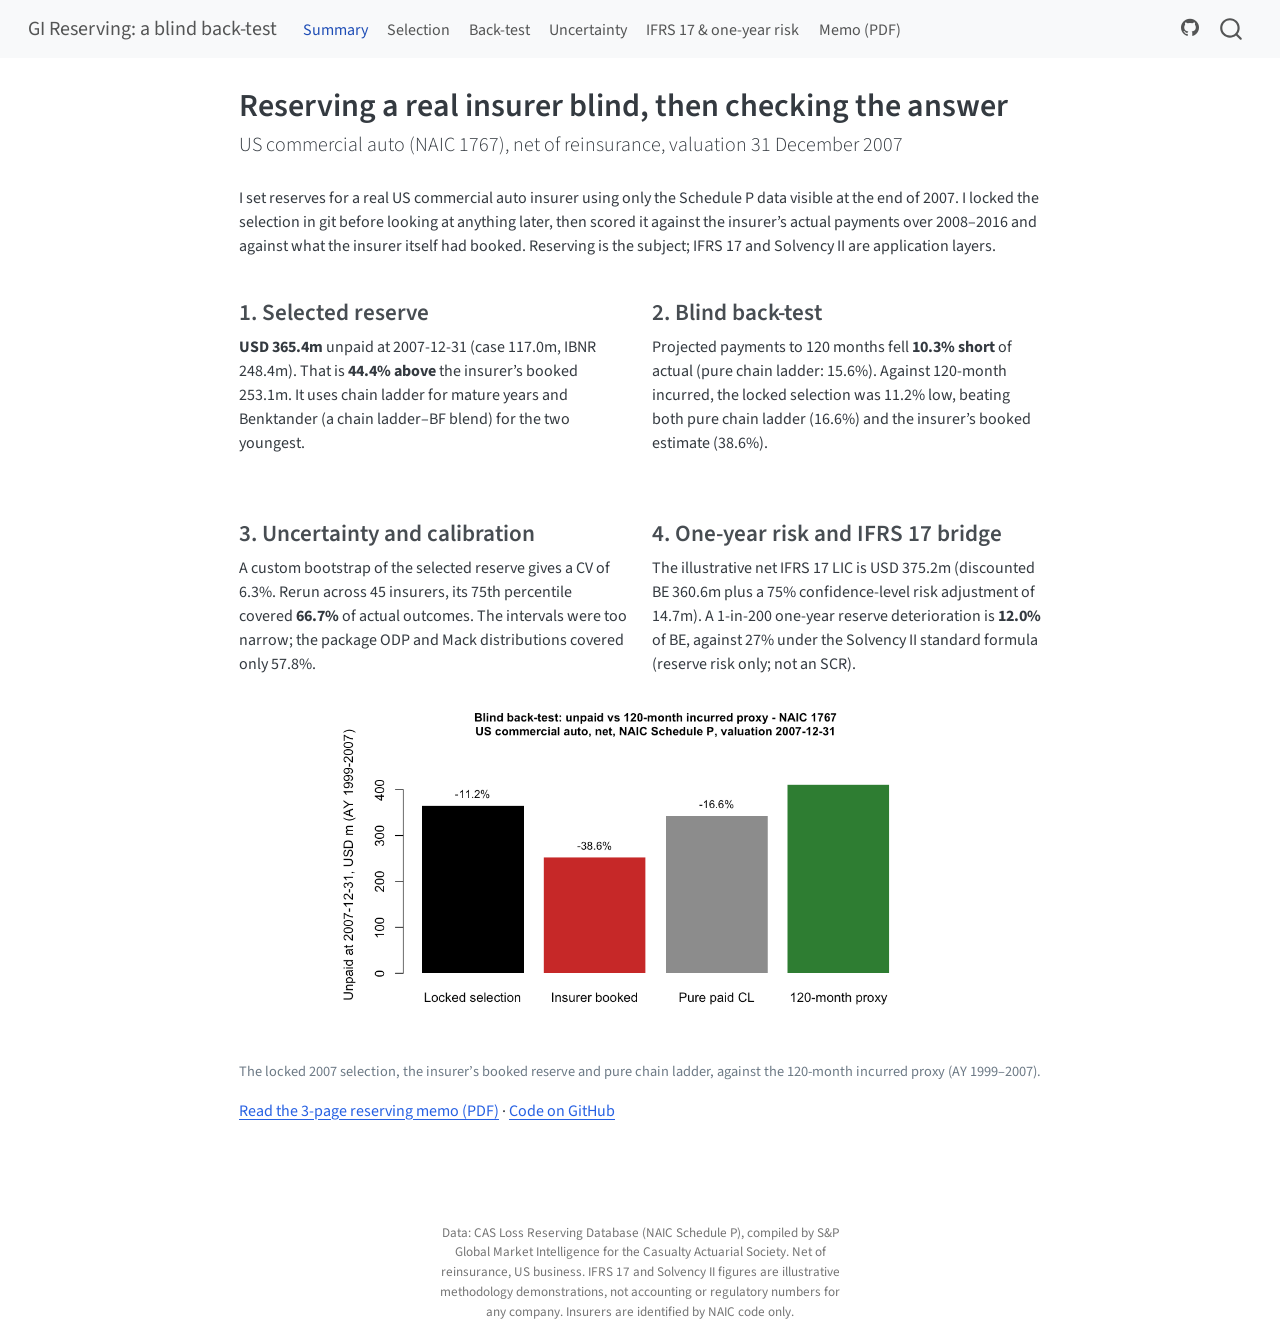
==== docs/index.html @ c5c4262f "M9: Outputs Memo (3 pages), README and Quarto site (docs/) generated from outputs/cv_numbers.json; M" ====
<!DOCTYPE html>
<html xmlns="http://www.w3.org/1999/xhtml" lang="en" xml:lang="en"><head>

<meta charset="utf-8">
<meta name="generator" content="quarto-1.10.18">

<meta name="viewport" content="width=device-width, initial-scale=1.0, user-scalable=yes">


<title>Reserving a real insurer blind, then checking the answer – GI Reserving: a blind back-test</title>
<style>
/* Default styles provided by pandoc.
** See https://pandoc.org/MANUAL.html#variables-for-html for config info.
*/
span.smallcaps{font-variant: small-caps;}
div.columns{display: flex; gap: 1.5em;}
div.column{flex: auto;}
@media screen {
div.columns{gap: min(4vw, 1.5em);}
div.column{overflow-x: auto;}
}
div.hanging-indent{margin-left: 1.5em; text-indent: -1.5em;}
ul.task-list{list-style: none;}
ul.task-list li input[type="checkbox"] {
  width: 0.8em;
  margin: 0 0.8em 0.2em -1em; /* quarto-specific, see https://github.com/quarto-dev/quarto-cli/issues/4556 */ 
  vertical-align: middle;
}
</style>


<script src="site_libs/quarto-nav/quarto-nav.js"></script>
<script src="site_libs/quarto-nav/headroom.min.js"></script>
<script src="site_libs/clipboard/clipboard.min.js"></script>
<script src="site_libs/quarto-search/autocomplete.umd.js"></script>
<script src="site_libs/quarto-search/fuse.min.js"></script>
<script src="site_libs/quarto-search/quarto-search.js"></script>
<meta name="quarto:offset" content="./">
<script src="site_libs/quarto-html/quarto.js" type="module"></script>
<script src="site_libs/quarto-html/tabsets/tabsets.js" type="module"></script>
<script src="site_libs/quarto-html/popper.min.js"></script>
<script src="site_libs/quarto-html/tippy.umd.min.js"></script>
<script src="site_libs/quarto-html/anchor.min.js"></script>
<link href="site_libs/quarto-html/tippy.css" rel="stylesheet">
<link href="site_libs/quarto-html/quarto-syntax-highlighting-64a204ab8560d761af7679ceaba22944.css" rel="stylesheet" id="quarto-text-highlighting-styles">
<script src="site_libs/bootstrap/bootstrap.min.js"></script>
<link href="site_libs/bootstrap/bootstrap-icons.css" rel="stylesheet">
<link href="site_libs/bootstrap/bootstrap-e6900c3bd54be39f9305c74bfec71a87.min.css" rel="stylesheet" append-hash="true" id="quarto-bootstrap" data-mode="light">
<script id="quarto-search-options" type="application/json">{
  "location": "navbar",
  "copy-button": false,
  "collapse-after": 3,
  "panel-placement": "end",
  "type": "overlay",
  "limit": 50,
  "keyboard-shortcut": [
    "f",
    "/",
    "s"
  ],
  "show-item-context": false,
  "language": {
    "search-no-results-text": "No results",
    "search-matching-documents-text": "matching documents",
    "search-copy-link-title": "Copy link to search",
    "search-hide-matches-text": "Hide additional matches",
    "search-more-match-text": "more match in this document",
    "search-more-matches-text": "more matches in this document",
    "search-clear-button-title": "Clear",
    "search-text-placeholder": "",
    "search-detached-cancel-button-title": "Cancel",
    "search-submit-button-title": "Submit",
    "search-label": "Search"
  }
}</script>


</head>

<body class="nav-fixed fullcontent quarto-light">

<div id="quarto-search-results"></div>
  <header id="quarto-header" class="headroom fixed-top">
    <nav class="navbar navbar-expand-lg " data-bs-theme="dark">
      <div class="navbar-container container-fluid">
      <div class="navbar-brand-container mx-auto">
    <a class="navbar-brand" href="./index.html">
    <span class="navbar-title">GI Reserving: a blind back-test</span>
    </a>
  </div>
            <div id="quarto-search" class="" title="Search"></div>
          <button class="navbar-toggler" type="button" data-bs-toggle="collapse" data-bs-target="#navbarCollapse" aria-controls="navbarCollapse" role="menu" aria-expanded="false" aria-label="Toggle navigation" onclick="if (window.quartoToggleHeadroom) { window.quartoToggleHeadroom(); }">
  <span class="navbar-toggler-icon"></span>
</button>
          <div class="collapse navbar-collapse" id="navbarCollapse">
            <ul class="navbar-nav navbar-nav-scroll me-auto">
  <li class="nav-item">
    <a class="nav-link active" href="./index.html" aria-current="page"> 
<span class="menu-text">Summary</span></a>
  </li>  
  <li class="nav-item">
    <a class="nav-link" href="./selection.html"> 
<span class="menu-text">Selection</span></a>
  </li>  
  <li class="nav-item">
    <a class="nav-link" href="./backtest.html"> 
<span class="menu-text">Back-test</span></a>
  </li>  
  <li class="nav-item">
    <a class="nav-link" href="./uncertainty.html"> 
<span class="menu-text">Uncertainty</span></a>
  </li>  
  <li class="nav-item">
    <a class="nav-link" href="./application.html"> 
<span class="menu-text">IFRS 17 &amp; one-year risk</span></a>
  </li>  
  <li class="nav-item">
    <a class="nav-link" href="./assets/reserving_memo.pdf"> 
<span class="menu-text">Memo (PDF)</span></a>
  </li>  
</ul>
            <ul class="navbar-nav navbar-nav-scroll ms-auto">
  <li class="nav-item compact">
    <a class="nav-link" href="https://github.com/pnlync/reserving"> <i class="bi bi-github" role="img">
</i> 
<span class="menu-text"></span></a>
  </li>  
</ul>
          </div> <!-- /navcollapse -->
            <div class="quarto-navbar-tools">
</div>
      </div> <!-- /container-fluid -->
    </nav>
</header>
<!-- content -->
<div id="quarto-content" class="quarto-container page-columns page-rows-contents page-layout-article page-navbar">
<!-- sidebar -->
<!-- margin-sidebar -->
    
<!-- main -->
<main class="content" id="quarto-document-content">

<header id="title-block-header" class="quarto-title-block default">
<div class="quarto-title">
<h1 class="title">Reserving a real insurer blind, then checking the answer</h1>
<p class="subtitle lead">US commercial auto (NAIC 1767), net of reinsurance, valuation 31 December 2007</p>
</div>



<div class="quarto-title-meta">

    
  
    
  </div>
  


</header>


<p>I set reserves for a real US commercial auto insurer using only the Schedule P data visible at the end of 2007. I locked the selection in git before looking at anything later, then scored it against the insurer’s actual payments over 2008–2016 and against what the insurer itself had booked. Reserving is the subject; IFRS 17 and Solvency II are application layers.</p>
<div class="grid">
<section id="selected-reserve" class="level3 g-col-12 g-col-md-6">
<h3 class="anchored" data-anchor-id="selected-reserve">1. Selected reserve</h3>
<p><strong>USD 365.4m</strong> unpaid at 2007-12-31 (case 117.0m, IBNR 248.4m). That is <strong>44.4% above</strong> the insurer’s booked 253.1m. It uses chain ladder for mature years and Benktander (a chain ladder–BF blend) for the two youngest.</p>
</section>
<section id="blind-back-test" class="level3 g-col-12 g-col-md-6">
<h3 class="anchored" data-anchor-id="blind-back-test">2. Blind back-test</h3>
<p>Projected payments to 120 months fell <strong>10.3% short</strong> of actual (pure chain ladder: 15.6%). Against 120-month incurred, the locked selection was 11.2% low, beating both pure chain ladder (16.6%) and the insurer’s booked estimate (38.6%).</p>
</section>
<section id="uncertainty-and-calibration" class="level3 g-col-12 g-col-md-6">
<h3 class="anchored" data-anchor-id="uncertainty-and-calibration">3. Uncertainty and calibration</h3>
<p>A custom bootstrap of the selected reserve gives a CV of 6.3%. Rerun across 45 insurers, its 75th percentile covered <strong>66.7%</strong> of actual outcomes. The intervals were too narrow; the package ODP and Mack distributions covered only 57.8%.</p>
</section>
<section id="one-year-risk-and-ifrs-17-bridge" class="level3 g-col-12 g-col-md-6">
<h3 class="anchored" data-anchor-id="one-year-risk-and-ifrs-17-bridge">4. One-year risk and IFRS 17 bridge</h3>
<p>The illustrative net IFRS 17 LIC is USD 375.2m (discounted BE 360.6m plus a 75% confidence-level risk adjustment of 14.7m). A 1-in-200 one-year reserve deterioration is <strong>12.0%</strong> of BE, against 27% under the Solvency II standard formula (reserve risk only; not an SCR).</p>
</section>
</div>
<div class="cell">
<div class="cell-output-display">
<div class="quarto-figure quarto-figure-center">
<figure class="figure">
<p><img src="assets/m5_three_way.png" class="img-fluid figure-img" style="width:75.0%"></p>
<figcaption>The locked 2007 selection, the insurer’s booked reserve and pure chain ladder, against the 120-month incurred proxy (AY 1999–2007).</figcaption>
</figure>
</div>
</div>
</div>
<p><a href="assets/reserving_memo.pdf">Read the 3-page reserving memo (PDF)</a> · <a href="https://github.com/pnlync/reserving">Code on GitHub</a></p>



</main> <!-- /main -->
<script id="quarto-html-after-body" type="application/javascript">
  window.document.addEventListener("DOMContentLoaded", function (event) {
    const icon = "";
    const anchorJS = new window.AnchorJS();
    anchorJS.options = {
      placement: 'right',
      icon: icon
    };
    anchorJS.add('.anchored');
    const isCodeAnnotation = (el) => {
      for (const clz of el.classList) {
        if (clz.startsWith('code-annotation-')) {                     
          return true;
        }
      }
      return false;
    }
    const onCopySuccess = function(e) {
      // button target
      const button = e.trigger;
      // don't keep focus
      button.blur();
      // flash "checked"
      button.classList.add('code-copy-button-checked');
      var currentTitle = button.getAttribute("title");
      button.setAttribute("title", "Copied!");
      let tooltip;
      if (window.bootstrap) {
        button.setAttribute("data-bs-toggle", "tooltip");
        button.setAttribute("data-bs-placement", "left");
        button.setAttribute("data-bs-title", "Copied!");
        tooltip = new bootstrap.Tooltip(button, 
          { trigger: "manual", 
            customClass: "code-copy-button-tooltip",
            offset: [0, -8]});
        tooltip.show();    
      }
      setTimeout(function() {
        if (tooltip) {
          tooltip.hide();
          button.removeAttribute("data-bs-title");
          button.removeAttribute("data-bs-toggle");
          button.removeAttribute("data-bs-placement");
        }
        button.setAttribute("title", currentTitle);
        button.classList.remove('code-copy-button-checked');
      }, 1000);
      // clear code selection
      e.clearSelection();
    }
    const getTextToCopy = function(trigger) {
      const outerScaffold = trigger.parentElement.cloneNode(true);
      const codeEl = outerScaffold.querySelector('code');
      for (const childEl of codeEl.children) {
        if (isCodeAnnotation(childEl)) {
          childEl.remove();
        }
      }
      return codeEl.innerText;
    }
    const clipboard = new window.ClipboardJS('.code-copy-button:not([data-in-quarto-modal])', {
      text: getTextToCopy
    });
    clipboard.on('success', onCopySuccess);
    if (window.document.getElementById('quarto-embedded-source-code-modal')) {
      const clipboardModal = new window.ClipboardJS('.code-copy-button[data-in-quarto-modal]', {
        text: getTextToCopy,
        container: window.document.getElementById('quarto-embedded-source-code-modal')
      });
      clipboardModal.on('success', onCopySuccess);
    }
      var localhostRegex = new RegExp(/^(?:http|https):\/\/localhost\:?[0-9]*\//);
      var mailtoRegex = new RegExp(/^mailto:/);
        var filterRegex = new RegExp('/' + window.location.host + '/');
      var isInternal = (href) => {
          return filterRegex.test(href) || localhostRegex.test(href) || mailtoRegex.test(href);
      }
      // Inspect non-navigation links and adorn them if external
     var links = window.document.querySelectorAll('a[href]:not(.nav-link):not(.navbar-brand):not(.toc-action):not(.sidebar-link):not(.sidebar-item-toggle):not(.pagination-link):not(.no-external):not([aria-hidden]):not(.dropdown-item):not(.quarto-navigation-tool):not(.about-link)');
      for (var i=0; i<links.length; i++) {
        const link = links[i];
        if (!isInternal(link.href)) {
          // undo the damage that might have been done by quarto-nav.js in the case of
          // links that we want to consider external
          if (link.dataset.originalHref !== undefined) {
            link.href = link.dataset.originalHref;
          }
        }
      }
    function tippyHover(el, contentFn, onTriggerFn, onUntriggerFn) {
      const config = {
        allowHTML: true,
        maxWidth: 500,
        delay: 100,
        arrow: false,
        appendTo: function(el) {
            return el.parentElement;
        },
        interactive: true,
        interactiveBorder: 10,
        theme: 'quarto',
        placement: 'bottom-start',
      };
      if (contentFn) {
        config.content = contentFn;
      }
      if (onTriggerFn) {
        config.onTrigger = onTriggerFn;
      }
      if (onUntriggerFn) {
        config.onUntrigger = onUntriggerFn;
      }
      window.tippy(el, config); 
    }
    const noterefs = window.document.querySelectorAll('a[role="doc-noteref"]');
    for (var i=0; i<noterefs.length; i++) {
      const ref = noterefs[i];
      tippyHover(ref, function() {
        // use id or data attribute instead here
        let href = ref.getAttribute('data-footnote-href') || ref.getAttribute('href');
        try { href = new URL(href).hash; } catch {}
        const id = href.replace(/^#\/?/, "");
        const note = window.document.getElementById(id);
        if (note) {
          return note.innerHTML;
        } else {
          return "";
        }
      });
    }
    const xrefs = window.document.querySelectorAll('a.quarto-xref');
    const processXRef = (id, note) => {
      // Strip column container classes
      const stripColumnClz = (el) => {
        el.classList.remove("page-full", "page-columns");
        if (el.children) {
          for (const child of el.children) {
            stripColumnClz(child);
          }
        }
      }
      stripColumnClz(note)
      if (id === null || id.startsWith('sec-')) {
        // Special case sections, only their first couple elements
        const container = document.createElement("div");
        if (note.children && note.children.length > 2) {
          container.appendChild(note.children[0].cloneNode(true));
          for (let i = 1; i < note.children.length; i++) {
            const child = note.children[i];
            if (child.tagName === "P" && child.innerText === "") {
              continue;
            } else {
              container.appendChild(child.cloneNode(true));
              break;
            }
          }
          if (window.Quarto?.typesetMath) {
            window.Quarto.typesetMath(container);
          }
          return container.innerHTML
        } else {
          if (window.Quarto?.typesetMath) {
            window.Quarto.typesetMath(note);
          }
          return note.innerHTML;
        }
      } else {
        // Remove any anchor links if they are present
        const anchorLink = note.querySelector('a.anchorjs-link');
        if (anchorLink) {
          anchorLink.remove();
        }
        if (window.Quarto?.typesetMath) {
          window.Quarto.typesetMath(note);
        }
        if (note.classList.contains("callout")) {
          return note.outerHTML;
        } else {
          return note.innerHTML;
        }
      }
    }
    for (var i=0; i<xrefs.length; i++) {
      const xref = xrefs[i];
      tippyHover(xref, undefined, function(instance) {
        instance.disable();
        let url = xref.getAttribute('href');
        let hash = undefined; 
        if (url.startsWith('#')) {
          hash = url;
        } else {
          try { hash = new URL(url).hash; } catch {}
        }
        if (hash) {
          const id = hash.replace(/^#\/?/, "");
          const note = window.document.getElementById(id);
          if (note !== null) {
            try {
              const html = processXRef(id, note.cloneNode(true));
              instance.setContent(html);
            } finally {
              instance.enable();
              instance.show();
            }
          } else {
            // See if we can fetch this
            fetch(url.split('#')[0])
            .then(res => res.text())
            .then(html => {
              const parser = new DOMParser();
              const htmlDoc = parser.parseFromString(html, "text/html");
              const note = htmlDoc.getElementById(id);
              if (note !== null) {
                const html = processXRef(id, note);
                instance.setContent(html);
              } 
            }).finally(() => {
              instance.enable();
              instance.show();
            });
          }
        } else {
          // See if we can fetch a full url (with no hash to target)
          // This is a special case and we should probably do some content thinning / targeting
          fetch(url)
          .then(res => res.text())
          .then(html => {
            const parser = new DOMParser();
            const htmlDoc = parser.parseFromString(html, "text/html");
            const note = htmlDoc.querySelector('main.content');
            if (note !== null) {
              // This should only happen for chapter cross references
              // (since there is no id in the URL)
              // remove the first header
              if (note.children.length > 0 && note.children[0].tagName === "HEADER") {
                note.children[0].remove();
              }
              const html = processXRef(null, note);
              instance.setContent(html);
            } 
          }).finally(() => {
            instance.enable();
            instance.show();
          });
        }
      }, function(instance) {
      });
    }
        let selectedAnnoteEl;
        const selectorForAnnotation = ( cell, annotation) => {
          let cellAttr = 'data-code-cell="' + cell + '"';
          let lineAttr = 'data-code-annotation="' +  annotation + '"';
          const selector = 'span[' + cellAttr + '][' + lineAttr + ']';
          return selector;
        }
        const selectCodeLines = (annoteEl) => {
          const doc = window.document;
          const targetCell = annoteEl.getAttribute("data-target-cell");
          const targetAnnotation = annoteEl.getAttribute("data-target-annotation");
          const annoteSpan = window.document.querySelector(selectorForAnnotation(targetCell, targetAnnotation));
          const lines = annoteSpan.getAttribute("data-code-lines").split(",");
          const lineIds = lines.map((line) => {
            return targetCell + "-" + line;
          })
          let top = null;
          let height = null;
          let parent = null;
          if (lineIds.length > 0) {
              //compute the position of the single el (top and bottom and make a div)
              const el = window.document.getElementById(lineIds[0]);
              top = el.offsetTop;
              height = el.offsetHeight;
              parent = el.parentElement.parentElement;
            if (lineIds.length > 1) {
              const lastEl = window.document.getElementById(lineIds[lineIds.length - 1]);
              const bottom = lastEl.offsetTop + lastEl.offsetHeight;
              height = bottom - top;
            }
            if (top !== null && height !== null && parent !== null) {
              // cook up a div (if necessary) and position it 
              let div = window.document.getElementById("code-annotation-line-highlight");
              if (div === null) {
                div = window.document.createElement("div");
                div.setAttribute("id", "code-annotation-line-highlight");
                div.style.position = 'absolute';
                parent.appendChild(div);
              }
              div.style.top = top - 2 + "px";
              div.style.height = height + 4 + "px";
              div.style.left = 0;
              let gutterDiv = window.document.getElementById("code-annotation-line-highlight-gutter");
              if (gutterDiv === null) {
                gutterDiv = window.document.createElement("div");
                gutterDiv.setAttribute("id", "code-annotation-line-highlight-gutter");
                gutterDiv.style.position = 'absolute';
                const codeCell = window.document.getElementById(targetCell);
                const gutter = codeCell.querySelector('.code-annotation-gutter');
                gutter.appendChild(gutterDiv);
              }
              gutterDiv.style.top = top - 2 + "px";
              gutterDiv.style.height = height + 4 + "px";
            }
            selectedAnnoteEl = annoteEl;
          }
        };
        const unselectCodeLines = () => {
          const elementsIds = ["code-annotation-line-highlight", "code-annotation-line-highlight-gutter"];
          elementsIds.forEach((elId) => {
            const div = window.document.getElementById(elId);
            if (div) {
              div.remove();
            }
          });
          selectedAnnoteEl = undefined;
        };
          // Handle positioning of the toggle
      window.addEventListener(
        "resize",
        throttle(() => {
          elRect = undefined;
          if (selectedAnnoteEl) {
            selectCodeLines(selectedAnnoteEl);
          }
        }, 10)
      );
      function throttle(fn, ms) {
      let throttle = false;
      let timer;
        return (...args) => {
          if(!throttle) { // first call gets through
              fn.apply(this, args);
              throttle = true;
          } else { // all the others get throttled
              if(timer) clearTimeout(timer); // cancel #2
              timer = setTimeout(() => {
                fn.apply(this, args);
                timer = throttle = false;
              }, ms);
          }
        };
      }
        // Attach click handler to the DT
        const annoteDls = window.document.querySelectorAll('dt[data-target-cell]');
        for (const annoteDlNode of annoteDls) {
          annoteDlNode.addEventListener('click', (event) => {
            const clickedEl = event.target;
            if (clickedEl !== selectedAnnoteEl) {
              unselectCodeLines();
              const activeEl = window.document.querySelector('dt[data-target-cell].code-annotation-active');
              if (activeEl) {
                activeEl.classList.remove('code-annotation-active');
              }
              selectCodeLines(clickedEl);
              clickedEl.classList.add('code-annotation-active');
            } else {
              // Unselect the line
              unselectCodeLines();
              clickedEl.classList.remove('code-annotation-active');
            }
          });
        }
    const findCites = (el) => {
      const parentEl = el.parentElement;
      if (parentEl) {
        const cites = parentEl.dataset.cites;
        if (cites) {
          return {
            el,
            cites: cites.split(' ')
          };
        } else {
          return findCites(el.parentElement)
        }
      } else {
        return undefined;
      }
    };
    var bibliorefs = window.document.querySelectorAll('a[role="doc-biblioref"]');
    for (var i=0; i<bibliorefs.length; i++) {
      const ref = bibliorefs[i];
      const citeInfo = findCites(ref);
      if (citeInfo) {
        tippyHover(citeInfo.el, function() {
          var popup = window.document.createElement('div');
          citeInfo.cites.forEach(function(cite) {
            var citeDiv = window.document.createElement('div');
            citeDiv.classList.add('hanging-indent');
            citeDiv.classList.add('csl-entry');
            var biblioDiv = window.document.getElementById('ref-' + cite);
            if (biblioDiv) {
              citeDiv.innerHTML = biblioDiv.innerHTML;
            }
            popup.appendChild(citeDiv);
          });
          return popup.innerHTML;
        });
      }
    }
  });
  </script>
</div> <!-- /content -->
<footer class="footer">
  <div class="nav-footer">
    <div class="nav-footer-left">
      &nbsp;
    </div>   
    <div class="nav-footer-center">
<p>Data: CAS Loss Reserving Database (NAIC Schedule P), compiled by S&amp;P Global Market Intelligence for the Casualty Actuarial Society. Net of reinsurance, US business. IFRS 17 and Solvency II figures are illustrative methodology demonstrations, not accounting or regulatory numbers for any company. Insurers are identified by NAIC code only.</p>
</div>
    <div class="nav-footer-right">
      &nbsp;
    </div>
  </div>
</footer>




</body></html>
---- docs/site_libs/quarto-html/tippy.css ----
.tippy-box[data-animation=fade][data-state=hidden]{opacity:0}[data-tippy-root]{max-width:calc(100vw - 10px)}.tippy-box{position:relative;background-color:#333;color:#fff;border-radius:4px;font-size:14px;line-height:1.4;white-space:normal;outline:0;transition-property:transform,visibility,opacity}.tippy-box[data-placement^=top]>.tippy-arrow{bottom:0}.tippy-box[data-placement^=top]>.tippy-arrow:before{bottom:-7px;left:0;border-width:8px 8px 0;border-top-color:initial;transform-origin:center top}.tippy-box[data-placement^=bottom]>.tippy-arrow{top:0}.tippy-box[data-placement^=bottom]>.tippy-arrow:before{top:-7px;left:0;border-width:0 8px 8px;border-bottom-color:initial;transform-origin:center bottom}.tippy-box[data-placement^=left]>.tippy-arrow{right:0}.tippy-box[data-placement^=left]>.tippy-arrow:before{border-width:8px 0 8px 8px;border-left-color:initial;right:-7px;transform-origin:center left}.tippy-box[data-placement^=right]>.tippy-arrow{left:0}.tippy-box[data-placement^=right]>.tippy-arrow:before{left:-7px;border-width:8px 8px 8px 0;border-right-color:initial;transform-origin:center right}.tippy-box[data-inertia][data-state=visible]{transition-timing-function:cubic-bezier(.54,1.5,.38,1.11)}.tippy-arrow{width:16px;height:16px;color:#333}.tippy-arrow:before{content:"";position:absolute;border-color:transparent;border-style:solid}.tippy-content{position:relative;padding:5px 9px;z-index:1}
---- docs/site_libs/quarto-html/quarto-syntax-highlighting-64a204ab8560d761af7679ceaba22944.css ----
/* quarto syntax highlight colors */
:root {
  --quarto-hl-ot-color: #003B4F;
  --quarto-hl-at-color: #657422;
  --quarto-hl-ss-color: #20794D;
  --quarto-hl-an-color: #5E5E5E;
  --quarto-hl-fu-color: #4758AB;
  --quarto-hl-st-color: #20794D;
  --quarto-hl-cf-color: #003B4F;
  --quarto-hl-op-color: #5E5E5E;
  --quarto-hl-er-color: #AD0000;
  --quarto-hl-bn-color: #AD0000;
  --quarto-hl-al-color: #AD0000;
  --quarto-hl-va-color: #111111;
  --quarto-hl-bu-color: inherit;
  --quarto-hl-ex-color: inherit;
  --quarto-hl-pp-color: #AD0000;
  --quarto-hl-in-color: #5E5E5E;
  --quarto-hl-vs-color: #20794D;
  --quarto-hl-wa-color: #5E5E5E;
  --quarto-hl-do-color: #5E5E5E;
  --quarto-hl-im-color: #00769E;
  --quarto-hl-ch-color: #20794D;
  --quarto-hl-dt-color: #AD0000;
  --quarto-hl-fl-color: #AD0000;
  --quarto-hl-co-color: #5E5E5E;
  --quarto-hl-cv-color: #5E5E5E;
  --quarto-hl-cn-color: #8f5902;
  --quarto-hl-sc-color: #5E5E5E;
  --quarto-hl-dv-color: #AD0000;
  --quarto-hl-kw-color: #003B4F;
}

/* other quarto variables */
:root {
  --quarto-font-monospace: SFMono-Regular, Menlo, Monaco, Consolas, "Liberation Mono", "Courier New", monospace;
}

/* syntax highlight based on Pandoc's rules */
pre > code.sourceCode > span {
  color: #003B4F;
}

code.sourceCode > span {
  color: #003B4F;
}

div.sourceCode,
div.sourceCode pre.sourceCode {
  color: #003B4F;
}

/* Normal */
code span {
  color: #003B4F;
}

/* Alert */
code span.al {
  color: #AD0000;
  font-style: inherit;
}

/* Annotation */
code span.an {
  color: #5E5E5E;
  font-style: inherit;
}

/* Attribute */
code span.at {
  color: #657422;
  font-style: inherit;
}

/* BaseN */
code span.bn {
  color: #AD0000;
  font-style: inherit;
}

/* BuiltIn */
code span.bu {
  font-style: inherit;
}

/* ControlFlow */
code span.cf {
  color: #003B4F;
  font-weight: bold;
  font-style: inherit;
}

/* Char */
code span.ch {
  color: #20794D;
  font-style: inherit;
}

/* Constant */
code span.cn {
  color: #8f5902;
  font-style: inherit;
}

/* Comment */
code span.co {
  color: #5E5E5E;
  font-style: inherit;
}

/* CommentVar */
code span.cv {
  color: #5E5E5E;
  font-style: italic;
}

/* Documentation */
code span.do {
  color: #5E5E5E;
  font-style: italic;
}

/* DataType */
code span.dt {
  color: #AD0000;
  font-style: inherit;
}

/* DecVal */
code span.dv {
  color: #AD0000;
  font-style: inherit;
}

/* Error */
code span.er {
  color: #AD0000;
  font-style: inherit;
}

/* Extension */
code span.ex {
  font-style: inherit;
}

/* Float */
code span.fl {
  color: #AD0000;
  font-style: inherit;
}

/* Function */
code span.fu {
  color: #4758AB;
  font-style: inherit;
}

/* Import */
code span.im {
  color: #00769E;
  font-style: inherit;
}

/* Information */
code span.in {
  color: #5E5E5E;
  font-style: inherit;
}

/* Keyword */
code span.kw {
  color: #003B4F;
  font-weight: bold;
  font-style: inherit;
}

/* Operator */
code span.op {
  color: #5E5E5E;
  font-style: inherit;
}

/* Other */
code span.ot {
  color: #003B4F;
  font-style: inherit;
}

/* Preprocessor */
code span.pp {
  color: #AD0000;
  font-style: inherit;
}

/* SpecialChar */
code span.sc {
  color: #5E5E5E;
  font-style: inherit;
}

/* SpecialString */
code span.ss {
  color: #20794D;
  font-style: inherit;
}

/* String */
code span.st {
  color: #20794D;
  font-style: inherit;
}

/* Variable */
code span.va {
  color: #111111;
  font-style: inherit;
}

/* VerbatimString */
code span.vs {
  color: #20794D;
  font-style: inherit;
}

/* Warning */
code span.wa {
  color: #5E5E5E;
  font-style: italic;
}

.prevent-inlining {
  content: "</";
}

/*# sourceMappingURL=9d8d5bb603a83b8298b89080a598c93b.css.map */
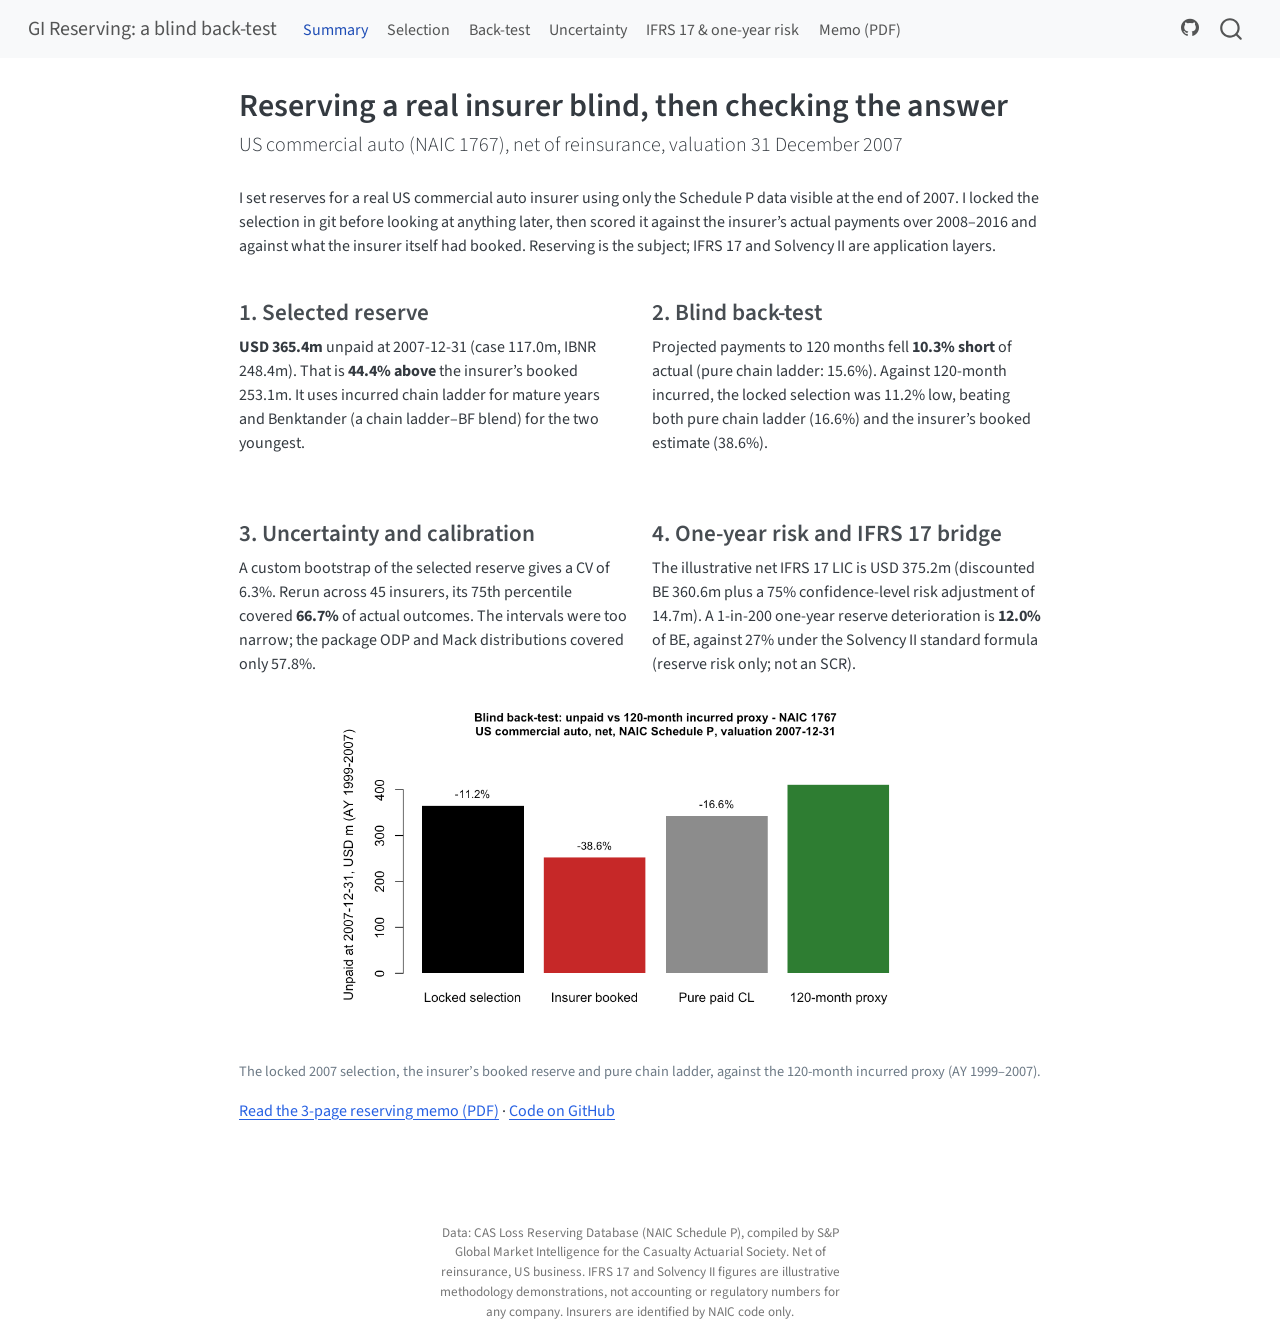
==== commit d3d35b6f: "Site and memo wording fixes after full review Co-Authored-By: Claude Opus 5.5 <noreply@anthropic.com" ====
--- a/docs/index.html
+++ b/docs/index.html
@@ -164,7 +164,7 @@
 <div class="grid">
 <section id="selected-reserve" class="level3 g-col-12 g-col-md-6">
 <h3 class="anchored" data-anchor-id="selected-reserve">1. Selected reserve</h3>
-<p><strong>USD 365.4m</strong> unpaid at 2007-12-31 (case 117.0m, IBNR 248.4m). That is <strong>44.4% above</strong> the insurer’s booked 253.1m. It uses chain ladder for mature years and Benktander (a chain ladder–BF blend) for the two youngest.</p>
+<p><strong>USD 365.4m</strong> unpaid at 2007-12-31 (case 117.0m, IBNR 248.4m). That is <strong>44.4% above</strong> the insurer’s booked 253.1m. It uses incurred chain ladder for mature years and Benktander (a chain ladder–BF blend) for the two youngest.</p>
 </section>
 <section id="blind-back-test" class="level3 g-col-12 g-col-md-6">
 <h3 class="anchored" data-anchor-id="blind-back-test">2. Blind back-test</h3>
